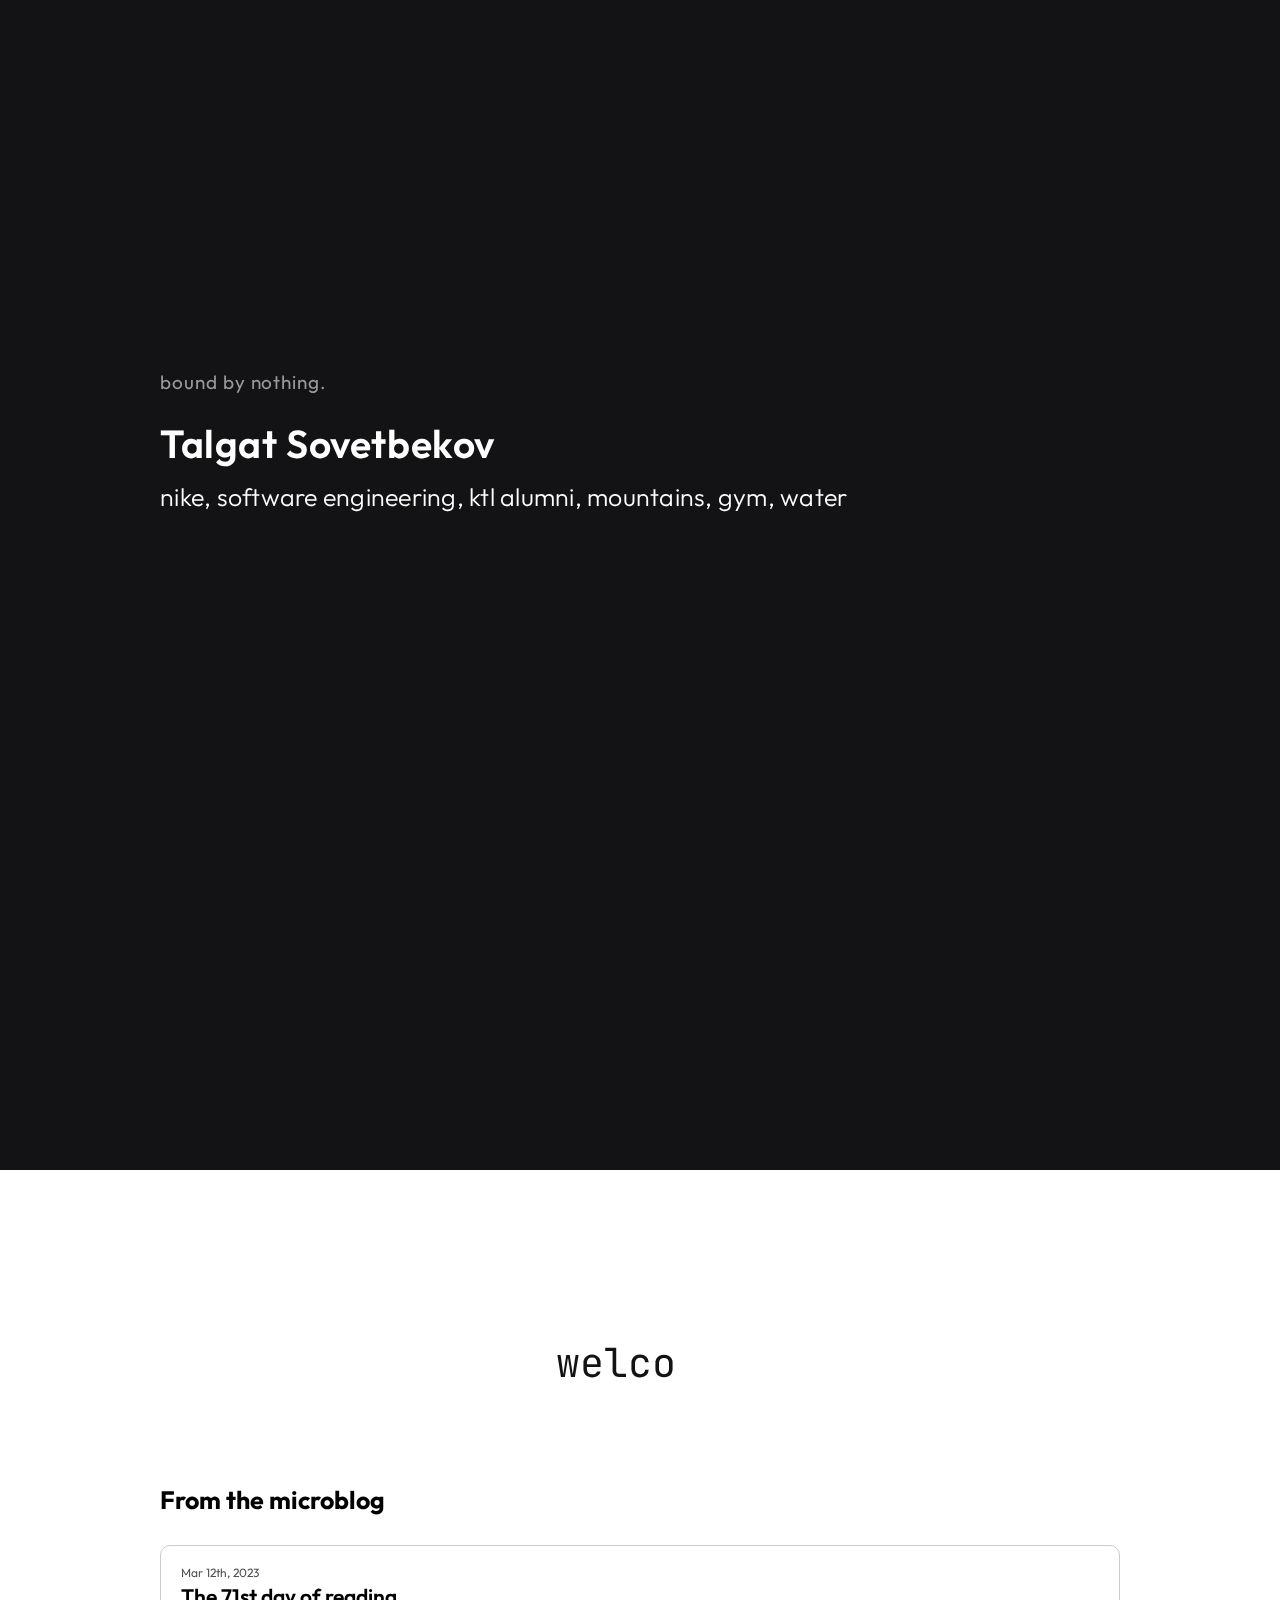
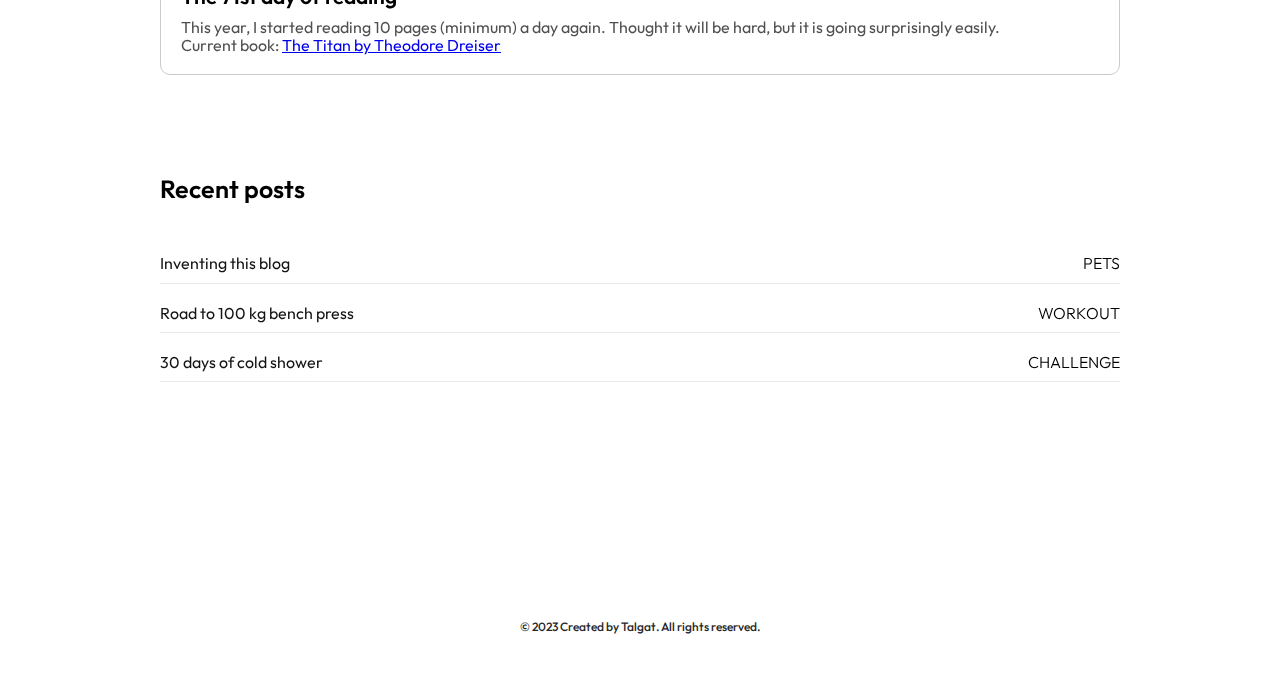
==== index.html @ 5accd3e6 "initial commit" ====
<!DOCTYPE html>
<html lang="en">
  <head>
    <meta charset="UTF-8" />
    <meta name="viewport" content="width=device-width, initial-scale=1.0" />
    <meta http-equiv="X-UA-Compatible" content="ie=edge" />
    <link rel="stylesheet" href="css/normalize.css" />
    <link
      href="https://fonts.googleapis.com/css2?family=Karla:wght@400;700&family=Roboto:wght@400;700&display=swap"
      rel="stylesheet"
    />
    <link rel="stylesheet" href="css/styles.css" />
    <title>Talgat</title>
  </head>
  <body>
    <nav></nav>
    <div class="nav-left" id="landing-nav-left">
      <a href="index.html" class="logo">Talgat</a>
    </div>
    <div class="nav-right" id="landing-nav-right">
      <div class="hamburger-icon">
        <div id="icon-top"></div>
        <div id="icon-bottom"></div>
      </div>
    </div>
    <div class="desktop-menu" id="landing-desktop-menu">
      <a href="posts.html">Posts</a>
      <a href="about.html">About</a>
      <a href="contact.html">Contact</a>
    </div>
    <header class="landing">
      <div class="landing-top">
        <div class="landing-intro">
          <h1>bound by nothing.</h1>
          <h2>Talgat Sovetbekov</h2>
          <h3>
            <a href="" target="_blank" id="fca-link">nike</a>, 
            <a href="" target="_blank"  id="spoint-link">software engineering</a>, 
            <a href="" target="_blank" id="concept-link">ktl alumni</a>,
            <a href="" target="_blank" id="fca-link">mountains</a>, 
            <a href="" target="_blank"  id="spoint-link">gym</a>, 
            <a href="" target="_blank" id="concept-link">water</a>
          </h3>
    
          
        </div>
        <span class="arrow">&#8595; scroll</span>
      </div>
    </header>


    <main class="main-content">
      <div class="page-content landing-page-content">

        <div class='console-container'>
          <span id='text'></span>
          <div class='console-underscore' id='console'>
            &#95;
          </div>
        </div>

        
        <div class="microblog">
          <h2>From the microblog</h2>

          <div class="microwrap">
            <p id = "micro-date">Mar 12th, 2023</p>
            <p id = "micro-title">The 71st day of reading</p>
            <p id = "micro-content">
              This year, I started reading 10 pages (minimum) a day again. Thought it will be hard, but it is going surprisingly easily. 
              <br> Current book: <a href="https://www.goodreads.com/book/show/396734.The_Titan"><u>The Titan by Theodore Dreiser</u></a>
              

            </p>

          </div>

          

        </div>


        <div class="post-names">
          <div class="blog-title">
            Recent posts
          </div>

          <!-- First post -->
          <div class="postwrap">
              <div class="posttitle">
                  <a href="projects/inventing-this-blog.html">Inventing this blog</a>
              </div>
  
              <div class="meta">
                  <span id = "tags">pets</span>
              </div>
          </div>


          <!-- Second post -->
          <div class="postwrap">
              <div class="posttitle">
                  <a href="#">Road to 100 kg bench press</a>
              </div>
  
              <div class="meta">
                  <span id = "tags">workout<span>
              </div>
          </div>


          <div class="postwrap">
            <div class="posttitle">
                <a href="#">30 days of cold shower</a>
            </div>

            <div class="meta">
                <span id = "tags">challenge<span>
            </div>
          </div>    

          
      </div>

        
         
      </div>
    </main>

    <div class="side-menu">
      <div class="top-nav">
        <div class="hamburger-icon-close">
          <div></div>
          <div></div>
        </div>
      </div>
      <div class="pages">
        <a href="posts.html">Posts</a>
        <a href="about.html">About</a>
        <a href="contact.html">Contact</a>
      </div>
    </div>
  



    <footer>
      <div class="footer-text">        
        <div class="note">
          © 2023 Created by Talgat. All rights reserved.
        </div>
      </div>
    </footer>
    
    <script src="js/script.js"></script>
    <script src="js/landing.js"></script>
  </body>
</html>
---- css/styles.css ----
@import url('https://fonts.googleapis.com/css2?family=Outfit:wght@200;300;400;500;600;700&display=swap');
@import url('https://fonts.googleapis.com/css2?family=DM+Sans:wght@400;500;700&family=Readex+Pro:wght@200;300;400;500;600;700&display=swap');
@import url('https://fonts.googleapis.com/css2?family=Inter:wght@300;400;500;600;700&display=swap');

@import url('https://fonts.googleapis.com/css2?family=JetBrains+Mono:wght@100;200;300;400;500;600;700&display=swap');


h1,
h2,
h3,
h4,
h5,
h6,
p { 
  margin: 0;
}

html {
  /* font-family: karla; */
  font-family: 'Outfit', sans-serif;

}

body {
  scroll-behavior: smooth;
}

/* LANDING PAGE STYLING */
.landing {
  width: 100%;
  height: 130vh;
  background: #131315;
  position: relative;
  transition: 0.5s background ease-in-out, 0.5s opacity ease-in-out ;
}

.change-color {
  opacity: 0;
}

.landing-top {
  width: 100%;
  height: 100vh;
  color: white;
  box-sizing: border-box;
  padding: 0px 32px 5vh 32px;
  display: flex;
  flex-direction: column;
  justify-content: space-between;
  position: fixed;
  top: 0;
  right: 0;
}

.landing-intro {
  height: 100%;
  display: flex;
  flex-direction: column;
  margin-top: 5vh;
  justify-content: center;
  animation: type 4s;
  overflow: hidden;
}

.landing-intro .socials{
  margin-top: 21px;

  display: flex;
  flex-direction: row;
  gap: 10px;
}

.landing-intro h1 {
  height: auto;
  width: calc(100vw - 64px);
  line-height: 1.5em;
  color: #9a9a9b;
  font-weight: 400;
  letter-spacing: 0.05em;
  margin-bottom: 1em;
}

.landing-intro h1.change-text-color {
  color: white;
}

.landing-intro h2 {
  height: auto;
  width: calc(100vw - 64px);
  line-height: 1.5em;
  font-weight: 600;
  letter-spacing: 0.015em;
  margin-bottom: 5px;
}

.landing-intro h2 a{
  text-decoration: none;
}

.landing-intro h3 {
  height: auto;
  width: calc(100vw - 64px);
  line-height: 1.5em;
  font-weight: 300;
  letter-spacing: 0.01em;
}

.landing-intro h3 a{
  text-decoration: none;
}

#fca-link:hover {
  color: #597DDA;
}

#spoint-link:hover {
  color: #ff671d;
}

#concept-link:hover {
  color: #16a085;
}

.landing-intro a {
  color: white;
}

.landing-intro h2:first-of-type { 
  animation-delay: .5s;
}

.landing-intro h2:last-of-type {
  animation-delay: 1s;
}


.arrow {
  color: white;
  font-size: 14px;
  font-weight: 400;
  opacity: 0;
  animation: fadeIn 0.75s ease-in-out;
  animation-delay: 2s;
  animation-fill-mode: forwards;
}

@keyframes fadeIn {
  0% {
    opacity: 0;
    transform: translateY(20px);
  }
  100% {
    opacity: 0.8;
    transform: translateY(0px);
  }
}

@keyframes type {
  0% {
    opacity: 0;
    width: 0%;
  }
  75% {
    opacity: 1;
  }
  100% {
    opacity: 1;
    width: 100%;
  }
}

@media (min-width: 370px) and (max-width: 575px) {

  .console-container{
    font-size: 20px;
  }

  .landing-top {
    padding: 0px calc(16.667% + 5px) 5vh calc(16.667% + 5px);
  }
  .landing-intro h1 {
    width: calc(66.666vw - 20px);
    font-size: 14px;
  }
  .landing-intro h2 {
    width: calc(66.666vw - 20px);
    font-size: 30px;
  }
  .landing-intro h3 {
    width: calc(66.666vw - 20px);
    font-size: 18px;
  }
  
}


@media (min-width: 576px) and (max-width: 991px) {  


  .landing-top {
    padding: 0px calc(16.667% + 16px) 5vh calc(16.667% + 16px);
  }
  .landing-intro h1 {
    width: calc(66.666vw - 32px);
    font-size: 16px;
  }
  .landing-intro h2 {
    width: calc(66.666vw - 32px);
    font-size: 33px;
  }
  .landing-intro h3 {
    width: calc(66.666vw - 32px);
    font-size: 20px;
  }
  
}

@media (min-width: 992px) and (max-width: 1919px){
  
  .landing-top {
    padding: 0px 12.5% 5vh 12.5%;
  }
  .landing-intro {
    animation: type 6s;  
  }
  .landing-intro h1 {
    width: calc(75vw);
    font-size: 19px;
  }
  .landing-intro h2 {
    width: calc(75vw);
    font-size: 39px;
  }
  .landing-intro h3 {
    width: calc(75vw);
    font-size: 25px;
  }
  .arrow {
    animation-delay: 3s;
  }
}

@media (min-width: 1920px) {
  .landing-top {
    padding: 0px 12.5% 5vh 12.5%;
  }
  .landing-intro {
    animation: type 6s;  
  }
  .landing-intro h1 {
    width: calc(75vw);
    font-size: 20px;
  }
  .landing-intro h2 {
    width: calc(75vw);
    font-size: 44px;
  }
  .landing-intro h3 {
    width: calc(75vw);
    font-size: 30px;
  }
  .arrow {
    font-size: 16px;
    animation-delay: 3s;
  }
}

/* NAV STYLING */
main {
  padding-top: 60px;
  position: relative;
}

nav {
  background: white;
  width: 100%;
  height: 60px;
  display: none;
  position: fixed;
  top: 0;
}

.nav-left {
  width: auto;
  height: 60px;
  display: flex;
  align-items: center;
  padding-left: 32px;
  box-sizing: border-box;
  z-index: 10;
  position: fixed;
  left: 0;
  top: 0;
  transition: transform 0.5s ease-in-out;
}

.nav-right {
  width: auto;
  height: 60px;
  display: flex;
  align-items: center;
  box-sizing: border-box;
  z-index: 10;
  position: fixed;
  justify-content: flex-end;
  right: 0;
  top: 0;
  padding-right: 32px;
  transition: transform 0.5s ease-in-out;
}

#landing-nav-right, #landing-nav-left {
  opacity: 0;
  transition: 0.3s opacity ease-in-out;
}

.logo {
  text-decoration: none;
  font-weight: 700;
  font-size: 22px;
  color: #333333;
  transition: all 0.1s ease;
}

.logo:hover {
  color: #093ace;
  transform: scale(1.05);
}

.hamburger-icon div {
  width: 38px;
  height: 3px;
  background-color: #333333;
  margin: 7px 0px;
  border-radius: 1px;
}

.hamburger-icon {
  transition: all 0.1s ease;
}

.hamburger-icon:hover {
  transform: scale(1.05);
}

#icon-top,
#icon-bottom {
  transition: background-color 0.1s, transform 0.5s ease-in-out;
}

.hamburger-icon:hover #icon-top,
.hamburger-icon:hover #icon-bottom {
  background-color: #093ace;
}

@media (min-width: 576px) and (max-width: 991px) {
  main {
    padding-top: 67.5px;
  }
  .nav-left {
    justify-content: flex-end;
  }
  .nav-right {
    justify-content: flex-start;
  }
  .nav-left,
  .nav-right {
    width: 16.667%;
    padding: 0px;
    height: 67.5px;
    position: fixed;
  }
  .logo {
    font-size: 20px;
  }
  .hamburger-icon div {
    width: 32px;
    height: 3px;
    margin: 6px 0px;
    border-radius: 1.5px;
  }
}

@media (min-width: 992px) and (max-width: 1919px) {
  main {
    padding-top: 90px;
  }
  .nav-left {
    justify-content: flex-end;
  }
  .nav-right {
    justify-content: flex-start;
  }
  .nav-left,
  .nav-right {
    width: 8.333%;
    padding: 0px;
    height: 90px;
    position: fixed;
  }
  .logo {
    font-size: 20px;
  }
  .hamburger-icon div {
    width: 32px;
    height: 3px;
    margin: 6px 0px;
    border-radius: 1.5px;
    transition: all 0.5s ease-in-out;
  }
  .hamburger-icon {
    z-index: 1;
  }
}

@media (min-width: 1920px) {
  main {
    padding-top: 90px;
  }
  .nav-left {
    justify-content: flex-end;
  }
  .nav-right {
    justify-content: flex-start;
  }
  .nav-left,
  .nav-right {
    width: 8.333%;
    padding: 0px;
    height: 90px;
    position: fixed;
  }
  .logo {
    font-size: 22px;
  }
  .hamburger-icon div {
    width: 32px;
    height: 3px;
    margin: 6px 0px;
    border-radius: 1.5px;
    transition: all 0.5s ease-in-out;
  }
  .hamburger-icon {
    z-index: 1;
  }
}

/* DESKTOP MENU STYLING */
.desktop-menu {
  width: auto;
  height: auto;
  box-shadow: 0px 0px 10px rgba(0, 0, 0, 0.1);
  display: none;
  position: fixed;
  right: calc(8vw - 53px);
  top: 23px;
  border-radius: 25px;
  padding: 0px 55px 0px 7px;
  opacity: 0;
  transition: all 0.5s ease-in-out;
  transform: scaleX(0);
  transform-origin: right;
  background-color: white;
  z-index: 9;
}

.desktop-menu a {
  text-decoration: none;
  text-transform: uppercase;
  color: #333333;
  font-size: 15px;
  letter-spacing: .07em;
  font-weight: 400;
  margin: 13px 15px;
}

.desktop-menu a:hover {
  color: #093ace;
}

@media (min-width: 1920px) {
  .desktop-menu a {
    font-size: 16px;
  }
}

/* SIDE MENU STYLING */
.side-menu {
  background-color: #131315;
  position: fixed;
  bottom: 0;
  left: 0;
  right: 0;
  top: 0;
  opacity: 0;
  transition: all 0.35s ease-in-out;
  transform: translateX(100%);
  z-index: 10;
  display: none;
}

.top-nav {
  display: flex;
  justify-content: flex-end;
}

.hamburger-icon-close {
  height: 60px;
  width: 20%;
  display: flex;
  flex-direction: column;
  justify-content: center;
}

.hamburger-icon-close div {
  width: 38px;
  height: 2px;
  background-color: white;
  margin: 8px 0px;
  border-radius: 1px;
}

.hamburger-icon-close div:first-of-type {
  transform: rotate(-45deg) translateY(12.5px);
}

.hamburger-icon-close div:last-of-type {
  transform: rotate(45deg) translateY(-12.5px);
}

.pages {
  display: flex;
  flex-direction: column;
  align-items: center;
}

.side-menu a {
  text-decoration: none;
  font-weight: 400;
  color: white;
  font-size: 28px;
  margin: 24px;
}

.side-menu-open {
  transform: translateX(0%);
  opacity: 1;
}

@media (min-width: 576px) and (max-width: 991px) {
  .hamburger-icon-close {
    height: 67.5px;
    width: 16.667%;
  }
  .hamburger-icon-close div {
    width: 34px;
    height: 3px;
    background-color: white;
    margin: 5px 0px;
    border-radius: 1px;
  }
  .hamburger-icon-close div:first-of-type {
    transform: rotate(-45deg) translateY(9px);
  }

  .hamburger-icon-close div:last-of-type {
    transform: rotate(45deg) translateY(-9px);
  }
  .side-menu a {
    font-size: 32px;
  }
}

/* SUBTITLE STYLING */
.page-content {
  display: flex;
  flex-direction: column;
  width: 100%;
  box-sizing: border-box;
  padding: 24px 32px 60px 32px;
}

.landing-about-section {
  width: 100%;
  height: auto;
  display: flex;
  flex-direction: column;
  justify-content: center;
}

.subtitle {
  font-size: 26px;
  line-height: 1.5em;
  font-weight: 700;
  margin-bottom: 36px;
  display: block;
  color: #131315;
}

.bold-subtitle {
  font-weight: 600;
  display: block;
}

.small-subtitle {
  font-size: 20px;
  display: block;
  line-height: 1.5em;
  margin-top: 24px;
  font-weight: 400;
  color: #71798F;
}

.subtitle-image {
  width: 100%;
  height: auto;
  position: relative;
  display: flex;
  margin-bottom: 72px;
}

.image-top {
  width: calc(100% - 32px);
  height: auto;
  position: absolute;
  top: 0;
  left: 0;
  box-sizing: border-box;
  margin: 0px 16px;
}

.image-background {
  width: 100%;
  height: auto;
  position: relative;
}

.image-block {
  background: rgba(9, 58, 206, 0.1);
  position: absolute;
  width: 100%;
  bottom: 0;
  top: 0;
  right: 0;
  z-index: -1;
  box-sizing: border-box;
  margin: 0px;
}
.image-bottom {
  width: calc(100% - 32px);
  height: auto;
  vertical-align: top;
  box-sizing: border-box;
  margin: 0px 16px;
}

.fade-in {
  opacity: 0;
  transform: translateY(20px);
  transition: transform 0.75s ease-in-out, opacity 0.75s ease-in-out;
}

.fade-in.apply {
  opacity: 1;
  transform: translateY(0px);
}

.subtitle a {
  display: none;
}

.landing-about-section {
    display: none;
}


@media (min-width: 576px) and (max-width: 991px) {
  .page-content {
    padding: 60px calc(16.667% + 16px) 90px calc(16.667% + 16px);
  }
  .subtitle {
    font-size: 32px;
    line-height: 1.5em;
    margin-bottom: 60px;
  }
  .small-subtitle {
    font-size: 22px;
  }
  .subtitle-image {
    margin-bottom: 106px;
  }
}

@media (min-width: 992px) and (max-width: 1919px){
  .image-background{
    margin-left: 90px;
  }
  
  .page-content {
    padding: 80px 12.5% 100px 12.5%;
  }
  .landing-page-content {
    padding-bottom: 170px;
  }
  .landing-about-section {
    width: 100%;
    height: auto;
    display: grid;
    grid-template-columns: 50% 50%;
    grid-template-rows: auto;
    margin-top: 40px;
  }
  .landing-work-section {
    width: 100%;
    height: auto;
    display: grid;
    grid-template-columns: 50% 50%;
    grid-template-rows: auto;
    margin-bottom: 100  px;
  }
  .desktop-subtitle {
    width: 100%;
  }
  .subtitle {
    font-size: 36px;
    line-height: 1.5em;
    box-sizing: border-box;
    margin: 0px 0px 100px 0px;
  }
  .landing-subtitle {
    margin-bottom: 0px;
  }
  .subtitle a {
    width: 140px;
    height: 2em;
    font-size: 14px;
    font-weight: 400;
    border-radius: 20px;
    background-color: white;
    border: 1px solid rgba(113, 121, 143, 0.4);
    color: #71798f;
    text-decoration: none;
    display: flex;
    align-items: center;
    justify-content: center;
    margin-top: 24px;
  }
  .subtitle a:hover {
    background-color: #71798f;
    color: white;
    border: none;
  }
  .small-subtitle {
    font-size: 24px;
    line-height: 1.5em;
    width: 50%;
  }
  .landing-work-section .small-subtitle {
    width: 100%;
    margin-top: 8px;
  }
  .landing-about-section .subtitle-image {
      display: flex;
  }
  .subtitle-image {
    width: 100%;
    box-sizing: border-box;
    height: auto;
    display: flex;
    margin-bottom: auto;
    padding-right: 11.111%;
  }

  .image-top {
    width: 88.889%;
    height: auto;
    position: absolute;
    top: 0;
    right: 0;
    box-sizing: border-box;
  }

  #image-top-1 {
    margin: 0px 0px 0px 11.111%;
  }

  #image-top-2 {
    width: calc(88.889% - 32px);
    margin: 0px calc(11.111% + 16px) 0px 16px;
  }

  .image-background {
    width: 100%;
    height: 100%;
    position: relative;
  }

  .image-block {
    background: rgba(9, 58, 206, 0.1);
    position: absolute;
    width: 100%;
    height: auto;
    bottom: 0;
    top: 0;
    right: 0;
    z-index: -1;
    box-sizing: border-box;
    margin: 0px;
  }

  #image-block-2 {
    background: rgba(166, 216, 212, 0.3);
  }

  .image-bottom {
    width: 100%;
    height: auto;
    vertical-align: top;
    box-sizing: border-box;
    margin: 0px;
  }

  #image-bottom-2 {
    width: calc(100% - 32px);
    margin: 0px 16px;
  }
}

@media (min-width: 1920px) {
  

  .page-content {
    padding: 120px 12.5% 120px 12.5%;
  }
  .landing-page-content {
    padding-bottom: 170px;
  }
  .landing-about-section {
    width: 100%;
    height: calc(100vh - 90px);
    display: grid;
    grid-template-columns: 50% 50%;
    grid-template-rows: auto;
    margin-top: 80px;
  }
  .landing-work-section {
    width: 100%;
    height: calc(85vh - 170px);
    display: grid;
    grid-template-columns: 50% 50%;
    grid-template-rows: auto;
    margin-bottom: 80px;
  }
  .desktop-subtitle {
    width: 100%;
  }
  .subtitle {
    font-size: 42px;
    line-height: 1.5em;
    box-sizing: border-box;
    margin: 0px 0px 100px 0px;
  }
  .landing-subtitle {
    margin-bottom: 0px;
    /* width: */
  }
  .subtitle a {
    width: 160px;
    height: 2em;
    font-size: 16px;
    font-weight: 400;
    border-radius: 20px;
    background-color: white;
    border: 1px solid rgba(113, 121, 143, 0.4);
    color: #71798f;
    text-decoration: none;
    display: flex;
    align-items: center;
    justify-content: center;
    margin-top: 24px;
  }
  .subtitle a:hover {
    background-color: #71798f;
    color: white;
    border: none;
  }
  .small-subtitle {
    font-size: 24px;
    line-height: 1.5em;
    width: 50%;
  }
  .landing-work-section .small-subtitle {
    width: 100%;
    margin-top: 16px;
  }
  .landing-about-section .subtitle-image {
      display: flex;
  }
  .subtitle-image {
    width: 100%;
    box-sizing: border-box;
    height: auto;
    display: flex;
    margin-bottom: auto;
    padding-right: 11.111%;
  }

  .image-top {
    width: 88.889%;
    height: auto;
    position: absolute;
    top: 0;
    right: 0;
    box-sizing: border-box;
  }

  #image-top-1 {
    margin: 0px 0px 0px 11.111%;
  }

  #image-top-2 {
    width: calc(88.889% - 32px);
    margin: 0px calc(11.111% + 16px) 0px 16px;
  }

  .image-background {
    width: 100%;
    height: 100%;
    position: relative;
  }

  .image-block {
    background: rgba(9, 58, 206, 0.1);
    position: absolute;
    width: 100%;
    height: auto;
    bottom: 0;
    top: 0;
    right: 0;
    z-index: -1;
    box-sizing: border-box;
    margin: 0px;
  }

  #image-block-2 {
    background: rgba(166, 216, 212, 0.3);
  }

  .image-bottom {
    width: 100%;
    height: auto;
    vertical-align: top;
    box-sizing: border-box;
    margin: 0px;
  }

  #image-bottom-2 {
    width: calc(100% - 32px);
    margin: 0px 16px;
  }
}



/* MOBILE PROJECT PREVIEW STYLING */
.mobile-project-preview {
  display: flex;
  width: 100%;
  overflow: scroll;
}

.preview {
  display: flex;
  flex-direction: column;
}

.preview img {
  width: calc(100vw - 128px);
  height: auto;
  padding-right: 24px;
}

.preview-info h1 {
  color: #00071c;
  font-size: 20px;
  font-weight: 700;
  line-height: 1.5em;
  width: calc(100vw - 128px);
}

.preview-info h2 {
  font-size: 14px;
  font-weight: 400;
  line-height: 1.5em;
  color: #71798f;
  width: calc(100vw - 128px);
  text-transform: uppercase;
  letter-spacing: 0.07em;
}

@media (min-width: 576px) and (max-width: 991px) {
  .preview {
    width: calc(66.666vw - 96px);
  }
  .preview img {
    width: 100%;
    box-sizing: border-box;
  }
  .preview-info h1 {
    font-size: 20px;
  }
  .preview-info h2 {
    font-size: 12px;
  }
}

@media (min-width: 992px) {
  .mobile-project-preview {
    display: none;
  }
}

/* DESKTOP PROJECT PREVIEW STYLING */
.scroll-inner {
  width: 100%;
  height: 100vh;
  box-sizing: border-box;
  display: flex;
  align-items: flex-end;
}

.desktop-project-preview-container {
  width: 100%;
  height: auto;
  position: relative;
}

.desktop-project-preview {
  width: 100%;
  height: auto;
  display: grid;
  grid-template-columns: 1fr 1fr;
  overflow: hidden;
}

.desktop-project-preview-container .label {
  font-size: 32px;
  /*letter-spacing: 0.01em;*/
  /*text-transform: uppercase;*/
  width: 50%;
  height: 2.5em;
  display: flex;
  /*align-items: center;*/
  /*justify-content: center;*/
  /*background-color: #00071c;*/
  color: rgba(113,121,143, 0.3);
  position: absolute;
  top: 0;
  left: 0;
  z-index: 2;
  font-weight: 400;
  /*border-left: 3px solid rgba(0, 0, 0, 0.1);*/
}

.preview-nav {
  display: flex;
  position: absolute;
  width: 50%;
  box-sizing: border-box;
  height: auto;
  bottom: 16px;
  right: 50%;
  z-index: 2;
  padding: 0px 24px;
}

.preview-nav button {
  width: calc(100% / 3 - 8px);
  height: 5px;
  background: rgba(113,121,143, 0.1);
  margin: 0px 16px 0px 0px;
  border-radius: none;
  border: none;
  box-sizing: border-box;
}

#button-1 {
  background: rgba(113,121,143, 0.5);
}

#button-3 {
  margin: 0px;
}

#portal-project-preview {
  position: absolute;
  z-index: -1;
  top: 0;
  left: 0;
  /*display: none;*/
}

#fca-project-preview {
  position: absolute;
  z-index: -1;
  top: 0;
  left: 0;
  /*display: none;*/
}

.left-project-preview {
  width: 100%;
  height: auto;
  background: rgba(113, 121, 143, 0.03);
  display: flex;
  flex-direction: column;
  justify-content: center;
}

.landing-project-info {
  box-sizing: border-box;
  width: 100%;
  height: auto;
  display: flex;
  flex-direction: column;
  padding: 40px 11.111% 24px 11.111%;
}

.landing-project-info h1 {
  font-size: 26px;
  font-weight: 700;
  margin-bottom: 8px;
}

.landing-project-info h2 {
  font-size: 14px;
  font-weight: 400;
  text-transform: uppercase;
  letter-spacing: 0.05em;
  color: #71798f;
  margin-bottom: 12px;
}

.landing-project-info p {
  font-size: 16px;
  line-height: 1.5em;
}

.left-project-preview a {
  margin: 0px 0px 11.111% 11.111%;
  border: none;
  border-radius: 20px;
  background-color: none;
  width: 140px;
  height: 2em;
  font-size: 14px;
  box-sizing: border-box;
  text-decoration: none;
  display: flex;
  align-items: center;
  justify-content: center;
}

#impressions-full-project {
  border: 1px solid #EADBF1;
  color: #B47FCD;
}

#impressions-full-project:hover {
  background-color: #B47FCD;
  color: white;
  border: none;
}

#portal-full-project {
  border: 1px solid rgb(183, 198, 211);
  color: #26456D;
}

#portal-full-project:hover {
  background-color: #26456D;
  color: white;
  border: none;
}

#fca-full-project {
  border: 1px solid #B9DEB1;
  color: #57A646;
}

#fca-full-project:hover {
  background-color: #57A646;
  color: white;
  border: none;
}

.right-project-preview {
  width: 100%;
  height: 100%;
  position: relative;
  line-height: 0px;
}

.right-project-preview img{
  width: 100%;
  height: 100%;
  object-fit: cover;
}

/*(for animation)*/
#impressions-project-preview .left-project-preview.animate-on-scroll{
  transform: translateX(-100%);
  opacity: 0;
  transition: all 0.75s ease-in-out;
}

#impressions-project-preview .right-project-preview.animate-on-scroll{
  transform: translateY(100%);
  opacity: 0;
  transition: all 0.75s ease-in-out;
}

#impressions-project-preview .left-project-preview.animate-on-scroll.animate {
  transform: translateX(0);
  opacity: 1;
}

#impressions-project-preview .right-project-preview.animate-on-scroll.animate {
  transform: translateY(0);
  opacity: 1;
}

#portal-project-preview .left-project-preview{
  transform: translateX(-100%);
  opacity: 0;
  transition: all 0.75s ease-in-out;
}

#portal-project-preview .right-project-preview {
  transform: translateY(100%);
  opacity: 0;
  transition: all 0.75s ease-in-out;
}

#portal-project-preview .left-project-preview.animate {
  transform: translateX(0);
  opacity: 1;
}

#portal-project-preview .right-project-preview.animate {
  transform: translateY(0);
  opacity: 1;
}

#fca-project-preview .left-project-preview{
  transform: translateX(-100%);
  opacity: 0;
  transition: all 0.75s ease-in-out;
}

#fca-project-preview .right-project-preview {
  transform: translateY(100%);
  opacity: 0;
  transition: all 0.75s ease-in-out;
}

#fca-project-preview .left-project-preview.animate {
  transform: translateX(0);
  opacity: 1;
}

#fca-project-preview .right-project-preview.animate {
  transform: translateY(0);
  opacity: 1;
}

@media (min-width: 1920px) {
  .landing-project-info h1 {
    font-size: 32px;
  }

  .landing-project-info h2 {
    font-size: 16px;
  }

  .landing-project-info p {
    font-size: 18px;
  }

  .left-project-preview a {
    width: 160px;
    font-size: 16px;
  }

  .image-background{
    margin-left: 90px;
  }
}

@media (max-width: 991px) {
  .scroll-outer {
    display: none;
  }
  .desktop-project-preview-container {
    display: none;
  }
}




/* FOOTER STYLING */
footer {
  width: 100%;
  height: 110px;  
  
}

.footer-text {
  width: 100%;
  height: 100%;
  display: flex;
  flex-direction: column;
  justify-content: center;

  text-align: center;
}


.note {
  color: #252528;
  font-weight: 500;
  font-size: 12px;
  line-height: 1.5em;
}

@media (min-width: 576px) and (max-width: 991px) {
  footer {
    box-sizing: border-box;
    padding: 0px calc(16.667% + 16px);
  }
}

@media (min-width: 992px) and (max-width: 1919px) {
  footer {
    box-sizing: border-box;
    padding: 0px 12.5%;
  }
}

@media (min-width: 1920px) {  
  footer {
    box-sizing: border-box;
    padding: 0px 12.5%;
  }
  footer h1 {
    font-size: 18px;
  }
  footer a {
    font-size: 18px;
  }
  .note {
    font-size: 18px;
  }
}






.post-names{
  margin-top: 100px;
  display: flex;
  flex-direction: column;      
}

.post-names .blog-title{
  margin-bottom: 50px;
  font-weight: 600;
  font-size: 25px;
}

.post-names .postwrap{


  margin-bottom: 20px;

  padding-bottom: 10px;
  border-bottom: 1px solid rgba(185, 185, 188, 0.3);

  display: flex;
  flex-direction: row;

  cursor: pointer;
}

.post-names .posttitle{
  font-weight: 400;
  width: 70%;
}

.post-names .posttitle a{
  text-decoration: none;
  color: #131315;
}

.post-names .posttitle:hover{
  font-weight: 600;
}

.post-names .meta{
  text-transform: uppercase;
  font-weight: 300;
  width: 30%;
  text-align: right;
}




.hidden {
  opacity:0;
}
.console-container {

  font-family: 'JetBrains Mono', monospace;

  font-size: 40px;
  text-align: center;
 
 
  color:#131315;
  
}
.console-underscore {
  display:inline-block;
  position:relative;
  top:-0.07em;
  
}





.microblog{
  margin-top: 100px;

  display: flex;
  flex-direction: column;
}

.microblog h2{
  font-size: 25px;

  margin-bottom: 30px;
}

.microblog .microwrap{
  padding: 20px 20px 20px 20px;

  border: solid 0.5px #cacaca;
  border-radius: 10px;
}

.microblog .microwrap:hover{
  border: solid 1px #131315;  
}

.microblog #micro-title{
  margin-bottom: 10px;
  font-size: 21px;

  font-weight: 600;
}

.microblog #micro-content{
  font-size: 16px;

  font-weight: 400;

  color: rgb(80, 80, 80);
}

.microblog #micro-date{
  margin-bottom: 4px;
  color: rgb(80, 80, 80);

  font-size: 12px;
}
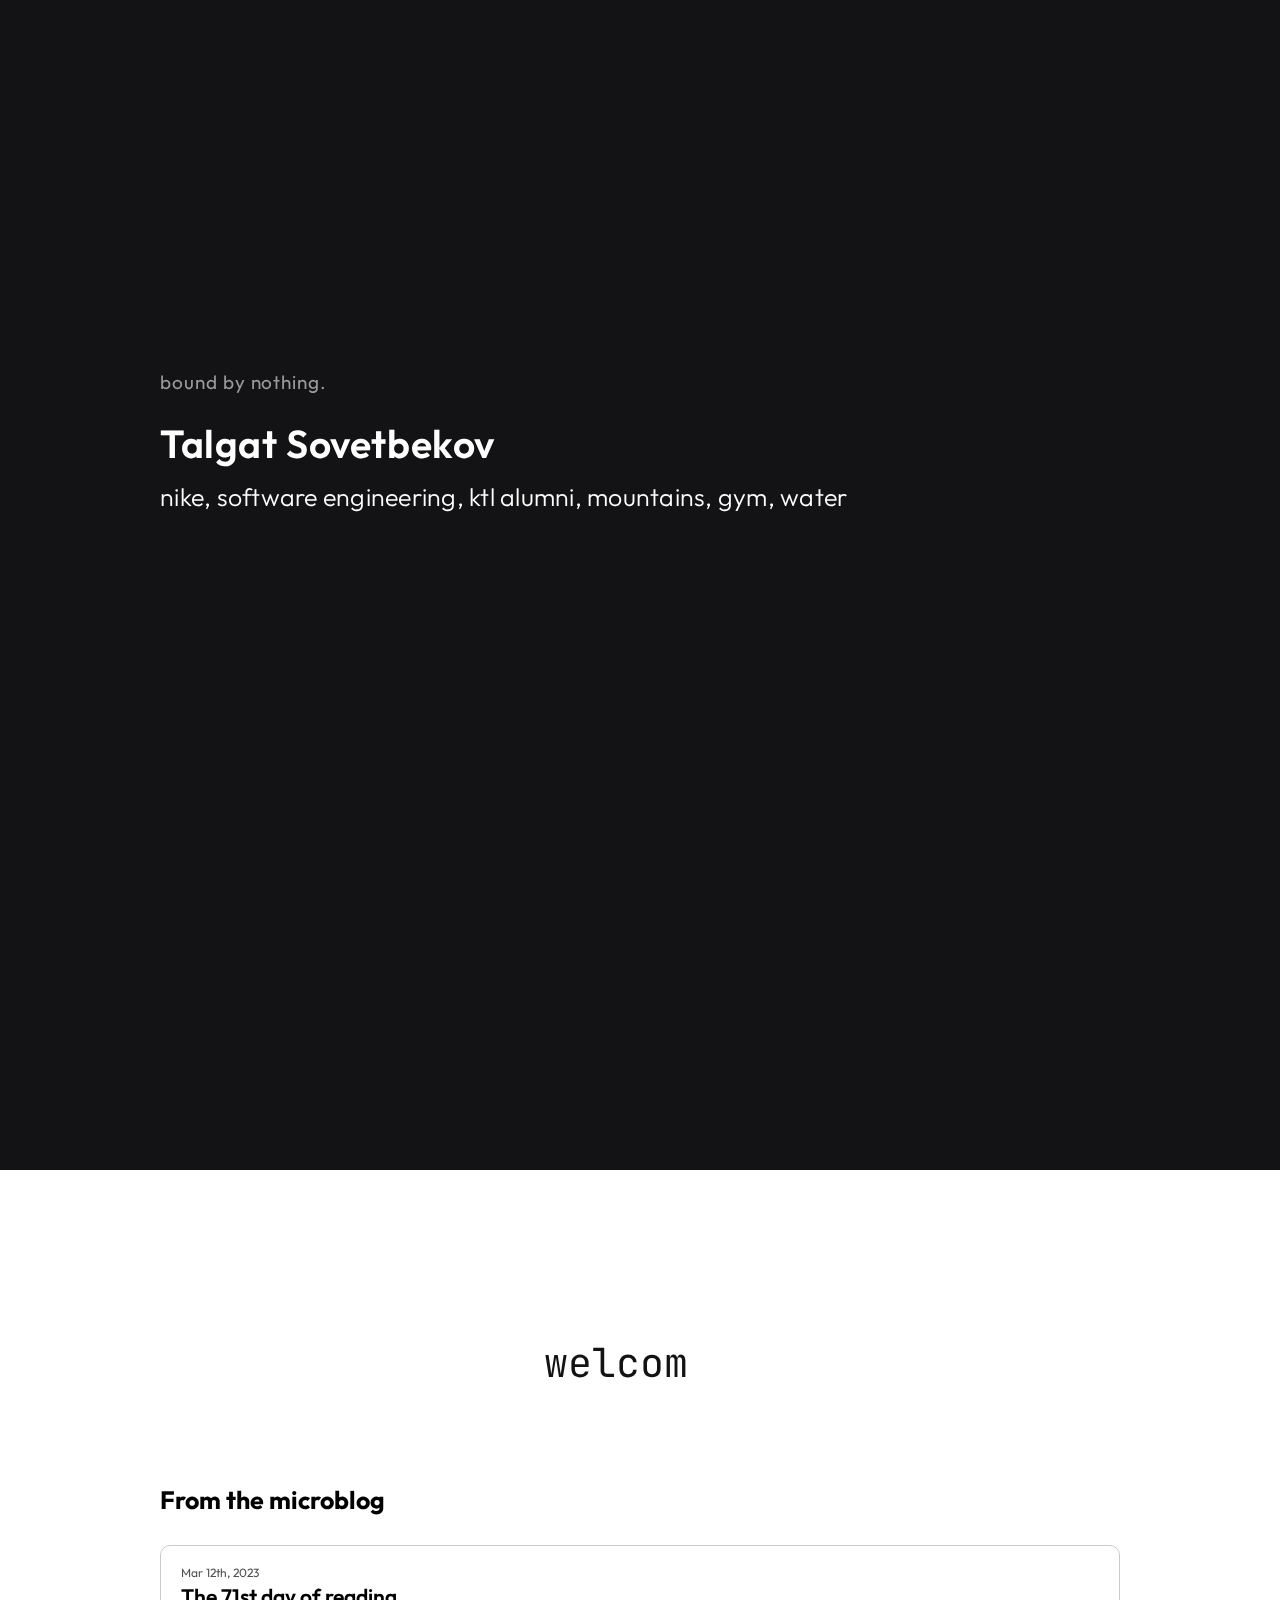
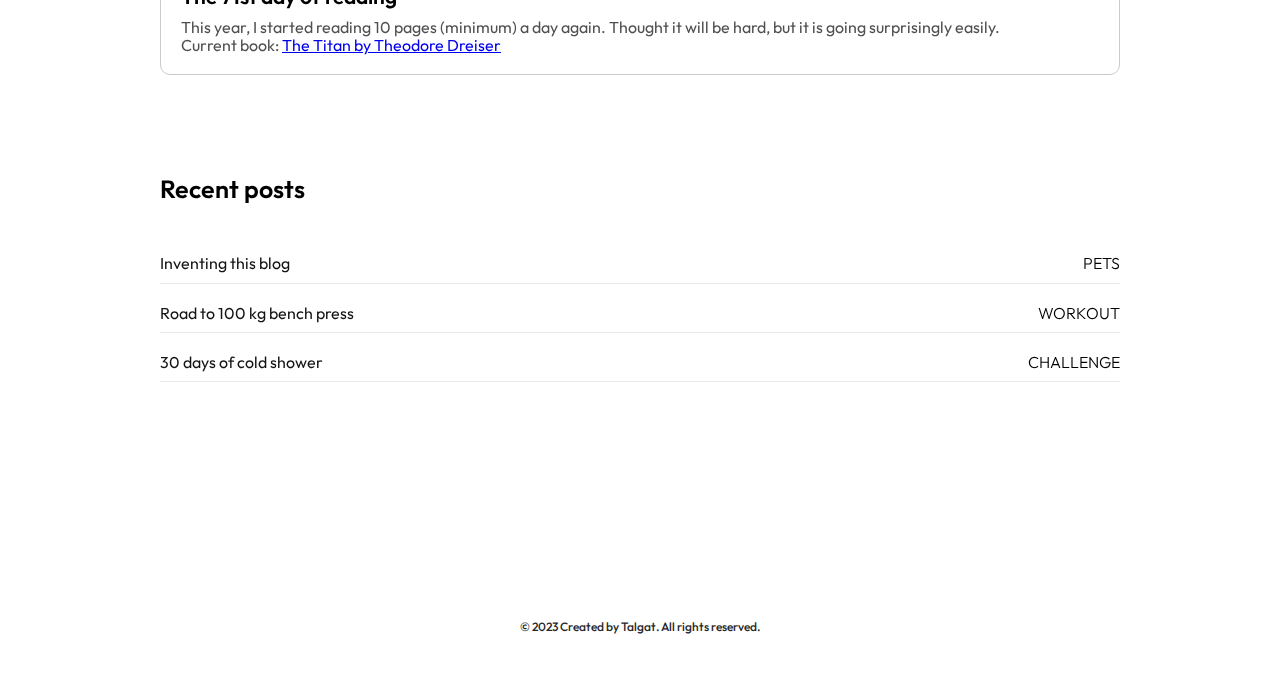
==== commit 2ce9123f: "minor changes" ====
--- a/index.html
+++ b/index.html
@@ -5,6 +5,7 @@
     <meta name="viewport" content="width=device-width, initial-scale=1.0" />
     <meta http-equiv="X-UA-Compatible" content="ie=edge" />
     <link rel="stylesheet" href="css/normalize.css" />
+    <link rel="icon" href="https://cdn-icons-png.flaticon.com/512/6422/6422903.png">
     <link
       href="https://fonts.googleapis.com/css2?family=Karla:wght@400;700&family=Roboto:wght@400;700&display=swap"
       rel="stylesheet"
@@ -88,7 +89,7 @@
           <!-- First post -->
           <div class="postwrap">
               <div class="posttitle">
-                  <a href="projects/inventing-this-blog.html">Inventing this blog</a>
+                  <a href="inventing-this-blog.html">Inventing this blog</a>
               </div>
   
               <div class="meta">
